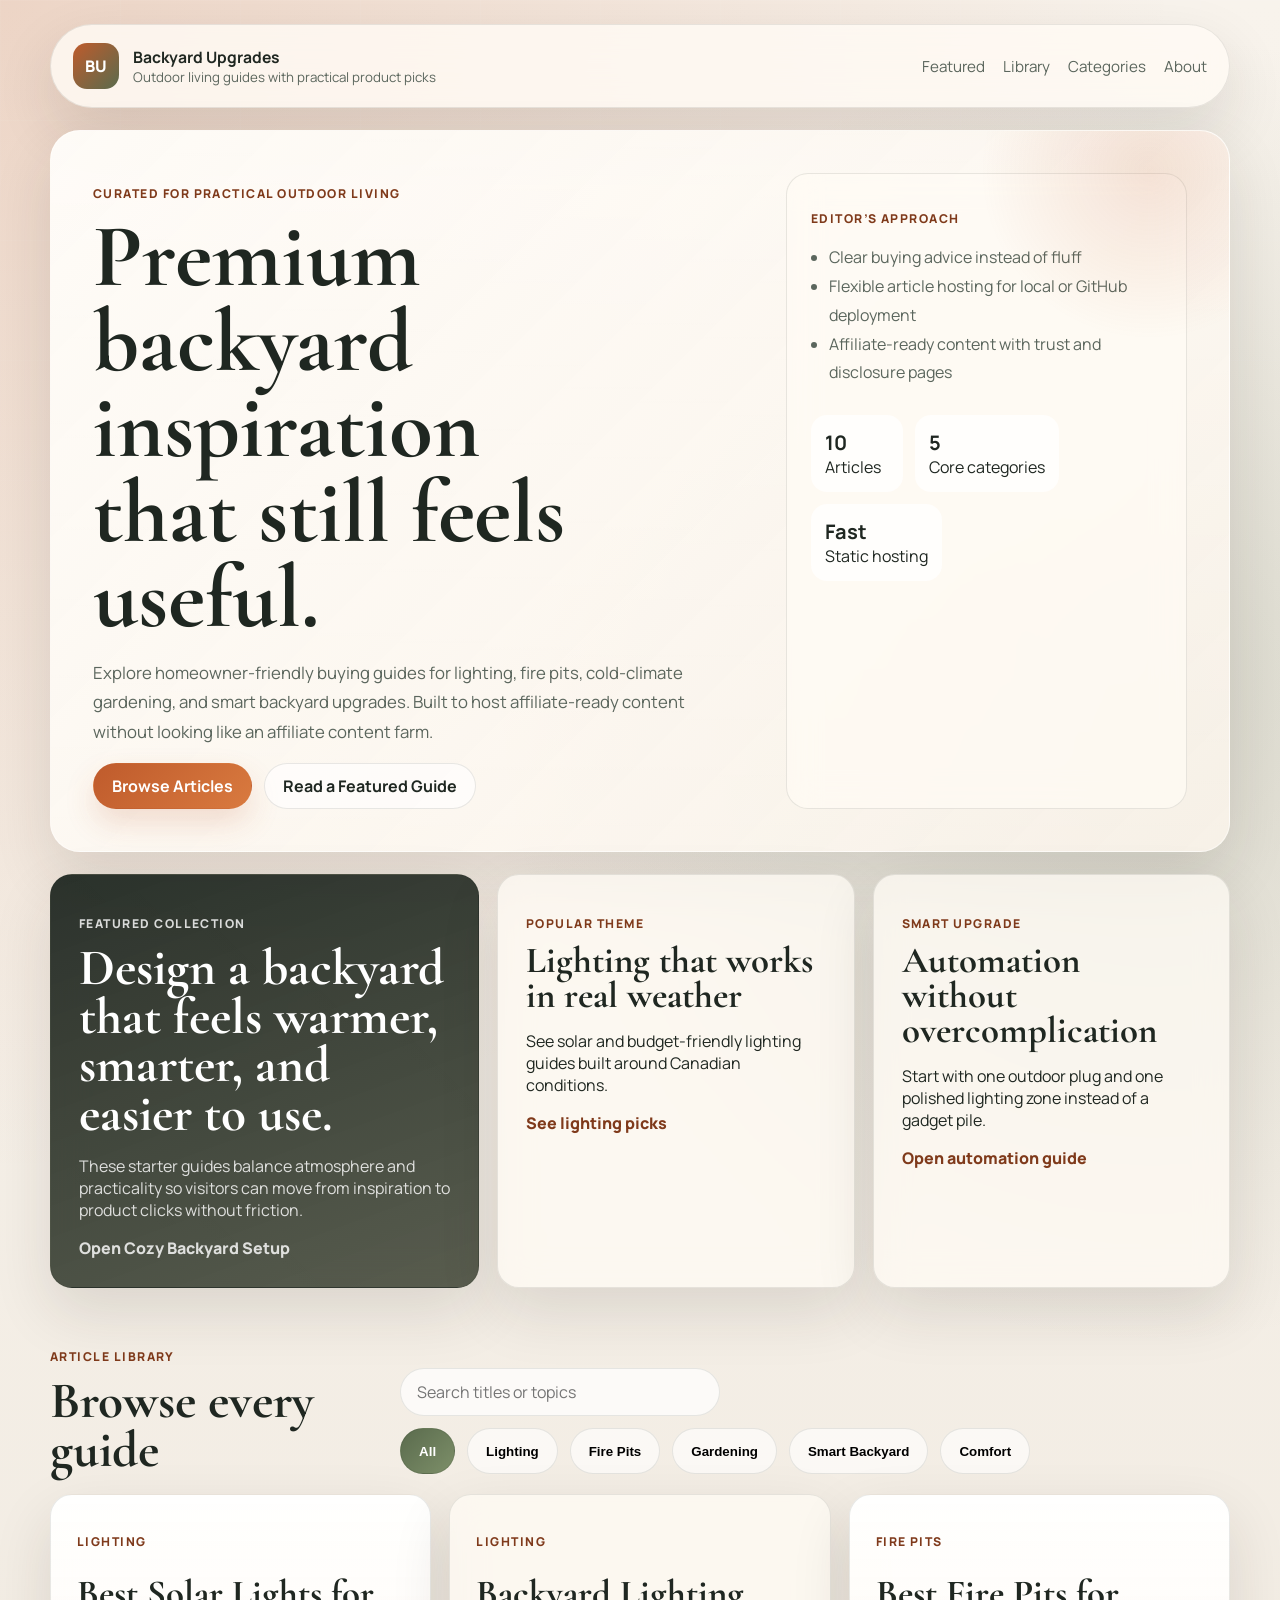
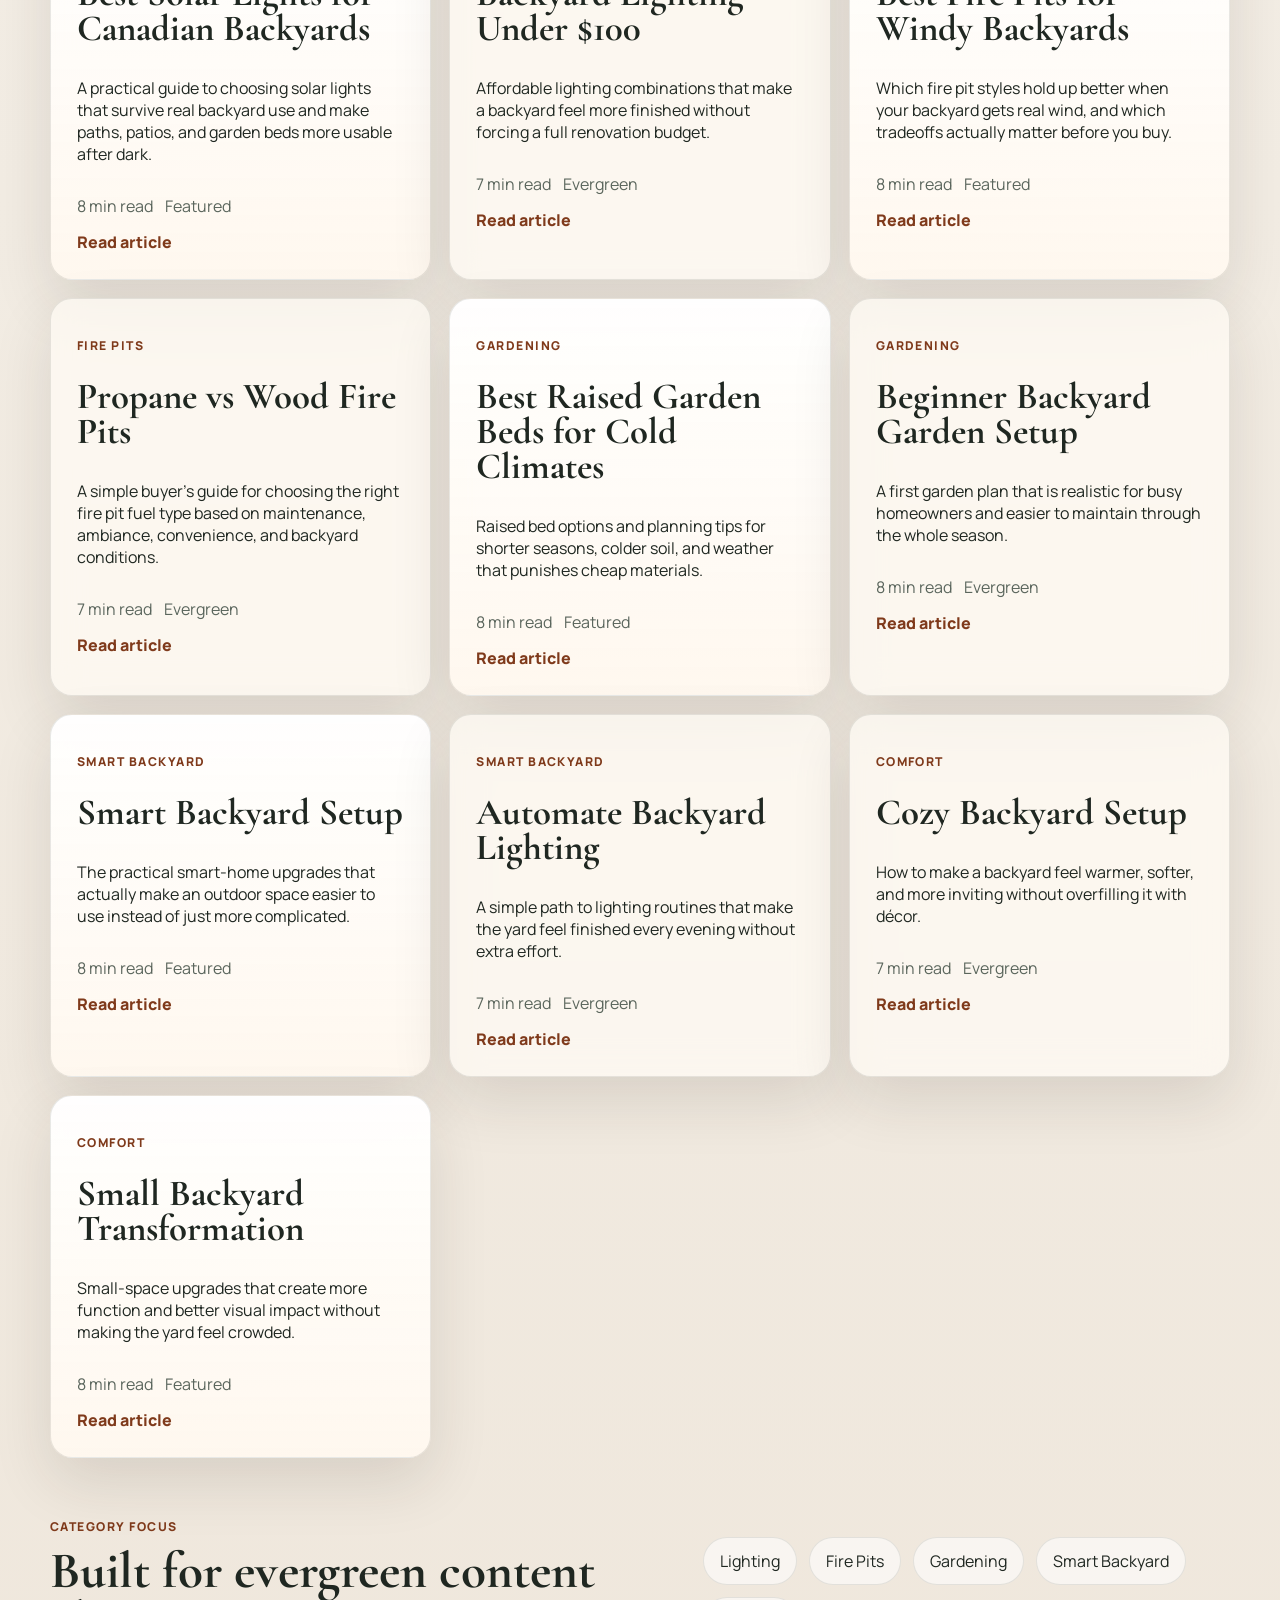
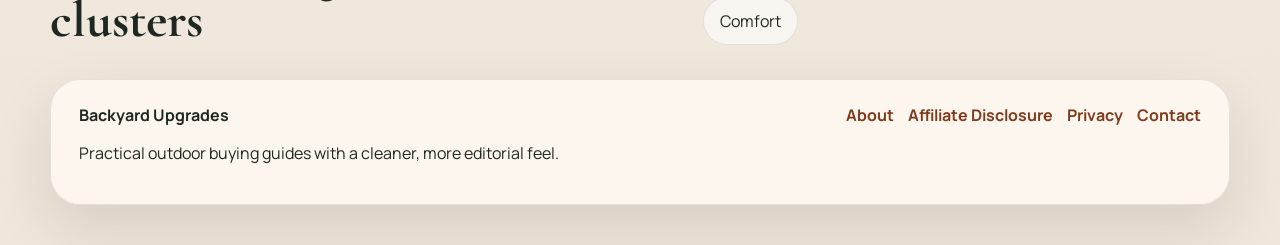
==== site/index.html @ f1013069 "Initial Backyard Upgrades site" ====
<!DOCTYPE html>
<html lang="en">
  <head>
    <meta charset="UTF-8" />
    <meta name="viewport" content="width=device-width, initial-scale=1.0" />
    <title>Backyard Upgrades</title>
    <meta
      name="description"
      content="Premium backyard upgrade guides covering lighting, fire pits, garden setups, and smart outdoor projects."
    />
    <meta property="og:title" content="Backyard Upgrades" />
    <meta
      property="og:description"
      content="Premium backyard upgrade guides covering lighting, fire pits, garden setups, and smart outdoor projects."
    />
    <meta property="og:type" content="website" />
    <link rel="preconnect" href="https://fonts.googleapis.com" />
    <link rel="preconnect" href="https://fonts.gstatic.com" crossorigin />
    <link
      href="https://fonts.googleapis.com/css2?family=Manrope:wght@400;500;600;700;800&family=Cormorant+Garamond:wght@500;600;700&display=swap"
      rel="stylesheet"
    />
    <link rel="stylesheet" href="./assets/styles.css" />
  </head>
  <body>
    <div class="site-shell">
      <header class="topbar">
        <a class="brand" href="./index.html">
          <span class="brand-mark">BU</span>
          <span class="brand-copy">
            <strong>Backyard Upgrades</strong>
            <small>Outdoor living guides with practical product picks</small>
          </span>
        </a>
        <nav class="nav-links">
          <a href="#featured">Featured</a>
          <a href="#library">Library</a>
          <a href="#categories">Categories</a>
          <a href="./about.html">About</a>
        </nav>
      </header>

      <main>
        <section class="hero">
          <div class="hero-copy">
            <p class="eyebrow">Curated for practical outdoor living</p>
            <h1>Premium backyard inspiration that still feels useful.</h1>
            <p class="hero-text">
              Explore homeowner-friendly buying guides for lighting, fire pits,
              cold-climate gardening, and smart backyard upgrades. Built to host
              affiliate-ready content without looking like an affiliate content
              farm.
            </p>
            <div class="hero-actions">
              <a class="button primary" href="#library">Browse Articles</a>
              <a class="button secondary" href="./article.html?slug=smart-backyard-setup">Read a Featured Guide</a>
            </div>
          </div>
          <aside class="hero-panel">
            <p class="panel-label">Editor’s approach</p>
            <ul class="panel-list">
              <li>Clear buying advice instead of fluff</li>
              <li>Flexible article hosting for local or GitHub deployment</li>
              <li>Affiliate-ready content with trust and disclosure pages</li>
            </ul>
            <div class="hero-stats">
              <div>
                <strong id="article-count">10</strong>
                <span>Articles</span>
              </div>
              <div>
                <strong>5</strong>
                <span>Core categories</span>
              </div>
              <div>
                <strong>Fast</strong>
                <span>Static hosting</span>
              </div>
            </div>
          </aside>
        </section>

        <section class="featured-grid" id="featured">
          <article class="featured-card featured-large">
            <p class="card-tag">Featured Collection</p>
            <h2>Design a backyard that feels warmer, smarter, and easier to use.</h2>
            <p>
              These starter guides balance atmosphere and practicality so visitors
              can move from inspiration to product clicks without friction.
            </p>
            <a class="text-link" href="./article.html?slug=cozy-backyard-setup">Open Cozy Backyard Setup</a>
          </article>
          <article class="featured-card">
            <p class="card-tag">Popular Theme</p>
            <h3>Lighting that works in real weather</h3>
            <p>See solar and budget-friendly lighting guides built around Canadian conditions.</p>
            <a class="text-link" href="./article.html?slug=best-solar-lights-canada">See lighting picks</a>
          </article>
          <article class="featured-card">
            <p class="card-tag">Smart Upgrade</p>
            <h3>Automation without overcomplication</h3>
            <p>Start with one outdoor plug and one polished lighting zone instead of a gadget pile.</p>
            <a class="text-link" href="./article.html?slug=automate-backyard-lighting">Open automation guide</a>
          </article>
        </section>

        <section class="library-header" id="library">
          <div>
            <p class="eyebrow">Article library</p>
            <h2>Browse every guide</h2>
          </div>
          <div class="controls">
            <label class="search">
              <span class="sr-only">Search articles</span>
              <input id="search-input" type="search" placeholder="Search titles or topics" />
            </label>
            <div class="filter-row" id="filter-row"></div>
          </div>
        </section>

        <section class="article-grid" id="article-grid"></section>

        <section class="category-band" id="categories">
          <div>
            <p class="eyebrow">Category focus</p>
            <h2>Built for evergreen content clusters</h2>
          </div>
          <div class="category-chips">
            <span>Lighting</span>
            <span>Fire Pits</span>
            <span>Gardening</span>
            <span>Smart Backyard</span>
            <span>Comfort</span>
          </div>
        </section>
      </main>

      <footer class="site-footer">
        <div>
          <strong>Backyard Upgrades</strong>
          <p>Practical outdoor buying guides with a cleaner, more editorial feel.</p>
        </div>
        <nav class="footer-links">
          <a href="./about.html">About</a>
          <a href="./affiliate-disclosure.html">Affiliate Disclosure</a>
          <a href="./privacy.html">Privacy</a>
          <a href="./contact.html">Contact</a>
        </nav>
      </footer>
    </div>

    <script type="module" src="./assets/app.js"></script>
  </body>
</html>
---- site/assets/styles.css ----
:root {
  --bg: #f4efe7;
  --bg-elevated: rgba(255, 251, 245, 0.74);
  --surface: #fffaf2;
  --surface-strong: #fffdf9;
  --ink: #1f2721;
  --muted: #5b665d;
  --line: rgba(31, 39, 33, 0.1);
  --accent: #bf5b2c;
  --accent-deep: #7f3a1b;
  --moss: #5a6b4d;
  --glow: rgba(191, 91, 44, 0.18);
  --shadow: 0 24px 60px rgba(38, 31, 24, 0.12);
  --radius-xl: 30px;
  --radius-lg: 22px;
  --radius-md: 16px;
  --max-width: 1180px;
}

* {
  box-sizing: border-box;
}

html {
  scroll-behavior: smooth;
}

body {
  margin: 0;
  font-family: "Manrope", sans-serif;
  color: var(--ink);
  background:
    radial-gradient(circle at top left, rgba(191, 91, 44, 0.2), transparent 32%),
    radial-gradient(circle at right 10% top 20%, rgba(90, 107, 77, 0.18), transparent 22%),
    linear-gradient(180deg, #f8f3ec 0%, #f2ece3 52%, #efe7dc 100%);
}

body::before {
  content: "";
  position: fixed;
  inset: 0;
  pointer-events: none;
  background-image:
    linear-gradient(rgba(255, 255, 255, 0.22) 1px, transparent 1px),
    linear-gradient(90deg, rgba(255, 255, 255, 0.18) 1px, transparent 1px);
  background-size: 120px 120px;
  mask-image: linear-gradient(180deg, rgba(0, 0, 0, 0.28), transparent 85%);
}

a {
  color: inherit;
  text-decoration: none;
}

.site-shell {
  width: min(calc(100% - 32px), var(--max-width));
  margin: 24px auto 40px;
}

.topbar {
  display: flex;
  justify-content: space-between;
  align-items: center;
  gap: 24px;
  padding: 18px 22px;
  margin-bottom: 22px;
  border: 1px solid var(--line);
  border-radius: 999px;
  background: rgba(255, 250, 244, 0.82);
  backdrop-filter: blur(18px);
  box-shadow: var(--shadow);
}

.site-footer {
  display: flex;
  justify-content: space-between;
  gap: 18px;
  align-items: flex-start;
  margin-top: 34px;
  padding: 24px 28px;
  border: 1px solid var(--line);
  border-radius: var(--radius-xl);
  background: rgba(255, 250, 244, 0.78);
  backdrop-filter: blur(16px);
  box-shadow: var(--shadow);
}

.footer-links {
  display: flex;
  flex-wrap: wrap;
  gap: 14px;
}

.footer-links a {
  color: var(--accent-deep);
  font-weight: 700;
}

.brand {
  display: inline-flex;
  align-items: center;
  gap: 14px;
  min-width: 0;
}

.brand-mark {
  display: inline-grid;
  place-items: center;
  width: 46px;
  height: 46px;
  border-radius: 14px;
  font-weight: 800;
  color: white;
  background: linear-gradient(135deg, var(--accent), var(--moss));
}

.brand-copy {
  display: grid;
}

.brand-copy strong {
  font-size: 0.98rem;
}

.brand-copy small,
.nav-links a,
.hero-text,
.panel-list,
.card-meta,
.article-meta,
.prose p,
.prose li,
.empty-state p,
.sidebar-card p {
  color: var(--muted);
}

.nav-links {
  display: inline-flex;
  gap: 18px;
  flex-wrap: wrap;
}

.nav-links a {
  font-size: 0.95rem;
}

.hero,
.article-hero {
  display: grid;
  grid-template-columns: 1.25fr 0.75fr;
  gap: 24px;
  padding: 42px;
  border-radius: var(--radius-xl);
  border: 1px solid rgba(255, 255, 255, 0.45);
  background:
    linear-gradient(135deg, rgba(255, 253, 249, 0.92), rgba(251, 244, 235, 0.84)),
    linear-gradient(180deg, rgba(255, 255, 255, 0.4), transparent);
  box-shadow: var(--shadow);
  overflow: hidden;
  position: relative;
}

.hero::after,
.article-hero::after {
  content: "";
  position: absolute;
  width: 340px;
  height: 340px;
  right: -90px;
  top: -130px;
  background: radial-gradient(circle, rgba(191, 91, 44, 0.15), transparent 70%);
}

.eyebrow,
.card-tag,
.panel-label,
.label {
  text-transform: uppercase;
  letter-spacing: 0.12em;
  font-size: 0.76rem;
  font-weight: 800;
}

.eyebrow,
.card-tag,
.panel-label {
  color: var(--accent-deep);
}

h1,
h2,
h3 {
  font-family: "Cormorant Garamond", serif;
  line-height: 0.95;
  margin: 0;
}

h1 {
  font-size: clamp(3.4rem, 7vw, 6.2rem);
  max-width: 12ch;
  margin: 10px 0 18px;
}

h2 {
  font-size: clamp(2.3rem, 4vw, 3.5rem);
}

h3 {
  font-size: clamp(1.6rem, 3vw, 2.3rem);
}

.hero-text {
  font-size: 1.05rem;
  line-height: 1.75;
  max-width: 62ch;
}

.hero-actions,
.controls,
.filter-row,
.hero-stats,
.article-meta,
.card-meta,
.category-chips {
  display: flex;
  flex-wrap: wrap;
  gap: 12px;
}

.button,
.filter-chip {
  display: inline-flex;
  align-items: center;
  justify-content: center;
  min-height: 46px;
  padding: 0 18px;
  border-radius: 999px;
  border: 1px solid transparent;
  font-weight: 700;
  transition: transform 180ms ease, box-shadow 180ms ease, background 180ms ease;
}

.button:hover,
.filter-chip:hover,
.text-link:hover,
.related-item:hover {
  transform: translateY(-1px);
}

.button.primary {
  color: white;
  background: linear-gradient(135deg, var(--accent), #d97a3f);
  box-shadow: 0 14px 30px var(--glow);
}

.button.secondary,
.filter-chip {
  border-color: var(--line);
  background: rgba(255, 255, 255, 0.62);
}

.button.disabled {
  pointer-events: none;
  opacity: 0.65;
}

.filter-chip.active {
  color: white;
  background: linear-gradient(135deg, var(--moss), #7d8f69);
}

.hero-panel,
.featured-card,
.article-card,
.sidebar-card,
.affiliate-card,
.empty-state {
  border-radius: var(--radius-lg);
  border: 1px solid var(--line);
  background: var(--bg-elevated);
  backdrop-filter: blur(16px);
}

.hero-panel,
.sidebar-card {
  padding: 24px;
}

.panel-list {
  padding-left: 18px;
  line-height: 1.8;
}

.hero-stats {
  margin-top: 28px;
}

.hero-stats div {
  min-width: 92px;
  padding: 14px;
  border-radius: var(--radius-md);
  background: rgba(255, 255, 255, 0.7);
}

.hero-stats strong {
  display: block;
  font-size: 1.25rem;
}

.featured-grid,
.article-grid,
.article-layout {
  display: grid;
  gap: 18px;
}

.featured-grid {
  grid-template-columns: 1.2fr 1fr 1fr;
  margin: 22px 0 48px;
}

.featured-card {
  padding: 28px;
  min-height: 220px;
  box-shadow: var(--shadow);
}

.featured-large {
  background:
    linear-gradient(160deg, rgba(31, 39, 33, 0.95), rgba(67, 72, 57, 0.88)),
    linear-gradient(45deg, rgba(255, 255, 255, 0.08), transparent);
  color: white;
}

.featured-large p,
.featured-large .card-tag,
.featured-large .text-link {
  color: rgba(255, 255, 255, 0.82);
}

.library-header,
.category-band {
  display: flex;
  justify-content: space-between;
  gap: 18px;
  align-items: end;
  margin-bottom: 20px;
}

.search input {
  width: min(320px, 75vw);
  min-height: 48px;
  padding: 0 16px;
  border-radius: 999px;
  border: 1px solid var(--line);
  background: rgba(255, 255, 255, 0.72);
  font: inherit;
}

.article-grid {
  grid-template-columns: repeat(3, minmax(0, 1fr));
  margin-bottom: 48px;
}

.article-card {
  padding: 26px;
  min-height: 260px;
  display: grid;
  align-content: start;
  gap: 14px;
  box-shadow: var(--shadow);
  animation: rise 540ms ease both;
}

.article-card.featured {
  background:
    linear-gradient(180deg, rgba(255, 255, 255, 0.82), rgba(255, 247, 237, 0.9)),
    rgba(255, 255, 255, 0.8);
}

.text-link {
  font-weight: 800;
  color: var(--accent-deep);
}

.category-band {
  margin-top: 10px;
}

.category-chips span {
  padding: 12px 16px;
  border: 1px solid var(--line);
  border-radius: 999px;
  background: rgba(255, 255, 255, 0.58);
}

.article-shell {
  margin-bottom: 70px;
}

.article-hero h1 {
  max-width: 14ch;
  font-size: clamp(2.9rem, 6vw, 4.8rem);
}

.article-meta span {
  padding: 10px 14px;
  border: 1px solid var(--line);
  border-radius: 999px;
  background: rgba(255, 255, 255, 0.58);
  font-size: 0.92rem;
}

.article-layout {
  grid-template-columns: minmax(0, 1.4fr) minmax(280px, 0.6fr);
  align-items: start;
  margin-top: 24px;
}

.article-body {
  padding: 34px;
  border-radius: var(--radius-xl);
  border: 1px solid var(--line);
  background: rgba(255, 251, 246, 0.9);
  box-shadow: var(--shadow);
}

.page-main {
  padding: 34px;
  border-radius: var(--radius-xl);
  border: 1px solid var(--line);
  background: rgba(255, 251, 246, 0.9);
  box-shadow: var(--shadow);
}

.page-hero {
  margin-bottom: 24px;
}

.prose h2,
.prose h3 {
  margin-top: 32px;
  margin-bottom: 14px;
}

.prose p,
.prose li {
  font-size: 1.02rem;
  line-height: 1.9;
}

.prose ul {
  margin: 10px 0 22px;
  padding-left: 22px;
}

.prose ol {
  margin: 10px 0 22px;
  padding-left: 24px;
}

.prose a {
  color: var(--accent-deep);
  text-decoration: underline;
  text-decoration-thickness: 1px;
  text-underline-offset: 0.16em;
}

.label {
  margin-top: 24px;
  margin-bottom: 4px;
  color: var(--ink);
}

.affiliate-card {
  display: flex;
  justify-content: space-between;
  gap: 18px;
  align-items: center;
  padding: 22px;
  margin: 18px 0;
  background:
    linear-gradient(135deg, rgba(255, 245, 233, 0.96), rgba(255, 255, 255, 0.86)),
    rgba(255, 255, 255, 0.75);
}

.product-card {
  display: grid;
  grid-template-columns: minmax(200px, 280px) minmax(0, 1fr);
  gap: 20px;
  align-items: stretch;
  padding: 18px;
  margin: 22px 0;
  border-radius: var(--radius-lg);
  border: 1px solid var(--line);
  background:
    linear-gradient(135deg, rgba(255, 249, 241, 0.98), rgba(255, 255, 255, 0.88)),
    rgba(255, 255, 255, 0.74);
  box-shadow: var(--shadow);
}

.product-card__media {
  min-height: 220px;
  border-radius: calc(var(--radius-lg) - 4px);
  overflow: hidden;
  background:
    radial-gradient(circle at top left, rgba(191, 91, 44, 0.12), transparent 38%),
    linear-gradient(180deg, rgba(255, 255, 255, 0.8), rgba(245, 236, 224, 0.84));
  border: 1px solid rgba(31, 39, 33, 0.08);
}

.product-card__media img {
  display: block;
  width: 100%;
  height: 100%;
  object-fit: cover;
}

.product-card__content {
  display: grid;
  align-content: start;
  gap: 10px;
}

.product-card__content strong {
  font-size: 1.2rem;
}

.product-card--missing-image {
  grid-template-columns: 1fr;
}

.product-card--missing-image .product-card__media {
  display: none;
}

.prose-image {
  margin: 24px 0;
  border-radius: var(--radius-lg);
  overflow: hidden;
  border: 1px solid var(--line);
  background: rgba(255, 255, 255, 0.7);
  box-shadow: var(--shadow);
}

.prose-image img {
  display: block;
  width: 100%;
  height: auto;
  max-height: 460px;
  object-fit: cover;
}

.prose-image figcaption {
  padding: 12px 16px;
  font-size: 0.95rem;
  color: var(--muted);
  border-top: 1px solid var(--line);
}

.prose-image--missing {
  display: none;
}

.affiliate-card strong {
  display: block;
  margin: 6px 0;
}

.related-list {
  display: grid;
  gap: 12px;
}

.related-item {
  display: grid;
  gap: 4px;
  padding: 14px;
  border-radius: var(--radius-md);
  background: rgba(255, 255, 255, 0.6);
  border: 1px solid var(--line);
}

.related-item span {
  font-size: 0.78rem;
  text-transform: uppercase;
  letter-spacing: 0.08em;
  color: var(--accent-deep);
  font-weight: 800;
}

.sidebar-card.muted {
  background: rgba(245, 239, 228, 0.74);
}

.empty-state {
  padding: 28px;
}

.sr-only {
  position: absolute;
  width: 1px;
  height: 1px;
  padding: 0;
  margin: -1px;
  overflow: hidden;
  clip: rect(0, 0, 0, 0);
  white-space: nowrap;
  border: 0;
}

@keyframes rise {
  from {
    opacity: 0;
    transform: translateY(14px);
  }

  to {
    opacity: 1;
    transform: translateY(0);
  }
}

@media (max-width: 980px) {
  .topbar,
  .site-footer,
  .library-header,
  .category-band,
  .hero,
  .article-hero,
  .article-layout {
    grid-template-columns: 1fr;
    flex-direction: column;
    align-items: stretch;
  }

  .featured-grid,
  .article-grid {
    grid-template-columns: 1fr;
  }

  .topbar {
    border-radius: 28px;
  }
}

@media (max-width: 640px) {
  .site-shell {
    width: min(calc(100% - 20px), var(--max-width));
  }

  .topbar,
  .hero,
  .article-hero,
  .article-body,
  .featured-card,
  .article-card,
  .sidebar-card {
    padding: 20px;
  }

  h1 {
    font-size: clamp(2.8rem, 14vw, 4.2rem);
  }

  .affiliate-card {
    flex-direction: column;
    align-items: start;
  }

  .product-card {
    grid-template-columns: 1fr;
  }

  .product-card__media {
    min-height: 200px;
  }

  .nav-links {
    gap: 12px;
  }

  .brand-copy small {
    display: none;
  }
}
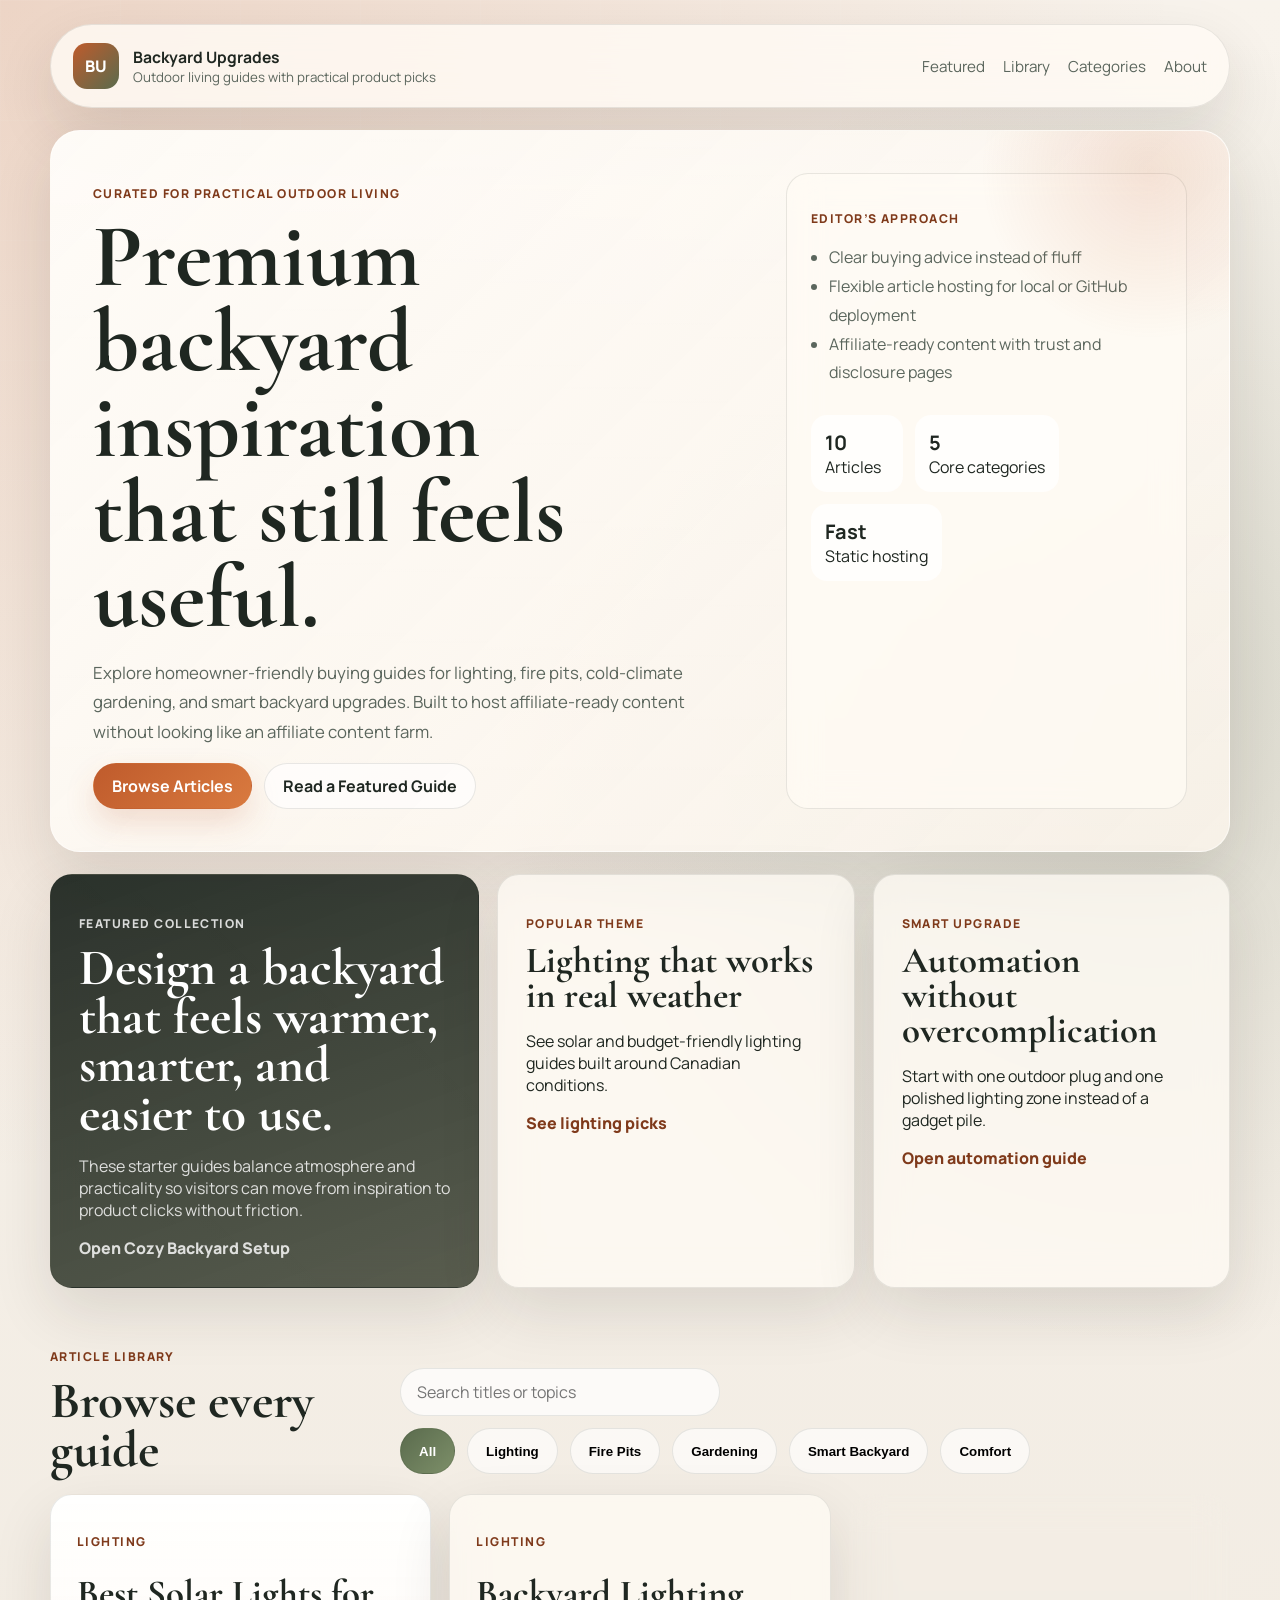
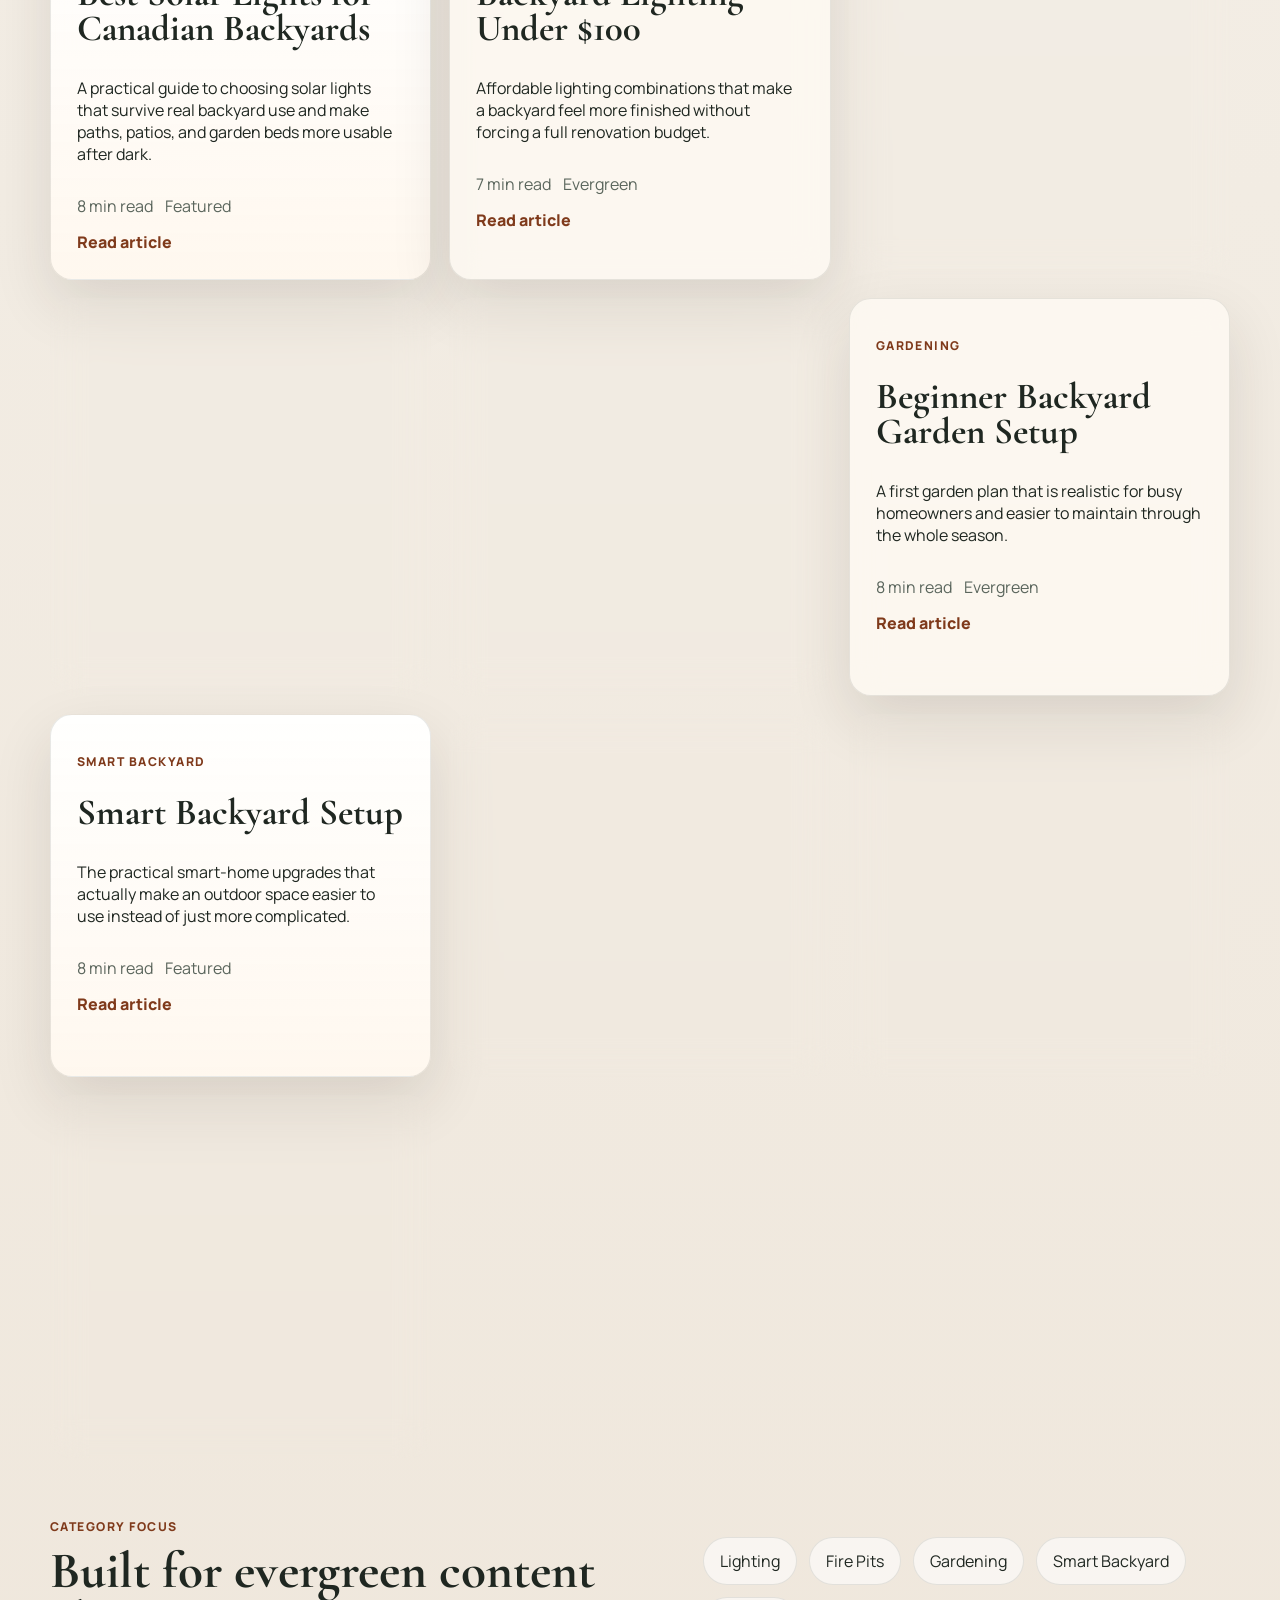
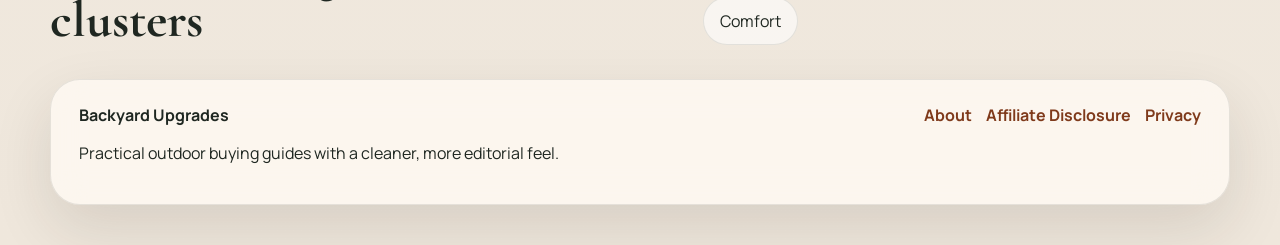
==== commit 3f0eb9fe: "Finalize launch-ready site cleanup" ====
--- a/site/index.html
+++ b/site/index.html
@@ -13,7 +13,9 @@
       property="og:description"
       content="Premium backyard upgrade guides covering lighting, fire pits, garden setups, and smart outdoor projects."
     />
+    <meta property="og:url" content="https://ashleysnl.github.io/BackyardUpgrades/site/" />
     <meta property="og:type" content="website" />
+    <link rel="canonical" href="https://ashleysnl.github.io/BackyardUpgrades/site/" />
     <link rel="preconnect" href="https://fonts.googleapis.com" />
     <link rel="preconnect" href="https://fonts.gstatic.com" crossorigin />
     <link
@@ -144,7 +146,6 @@
           <a href="./about.html">About</a>
           <a href="./affiliate-disclosure.html">Affiliate Disclosure</a>
           <a href="./privacy.html">Privacy</a>
-          <a href="./contact.html">Contact</a>
         </nav>
       </footer>
     </div>
--- a/site/assets/styles.css
+++ b/site/assets/styles.css
@@ -515,6 +515,7 @@
   width: 100%;
   height: 100%;
   object-fit: cover;
+  aspect-ratio: 4 / 3;
 }
 
 .product-card__content {
